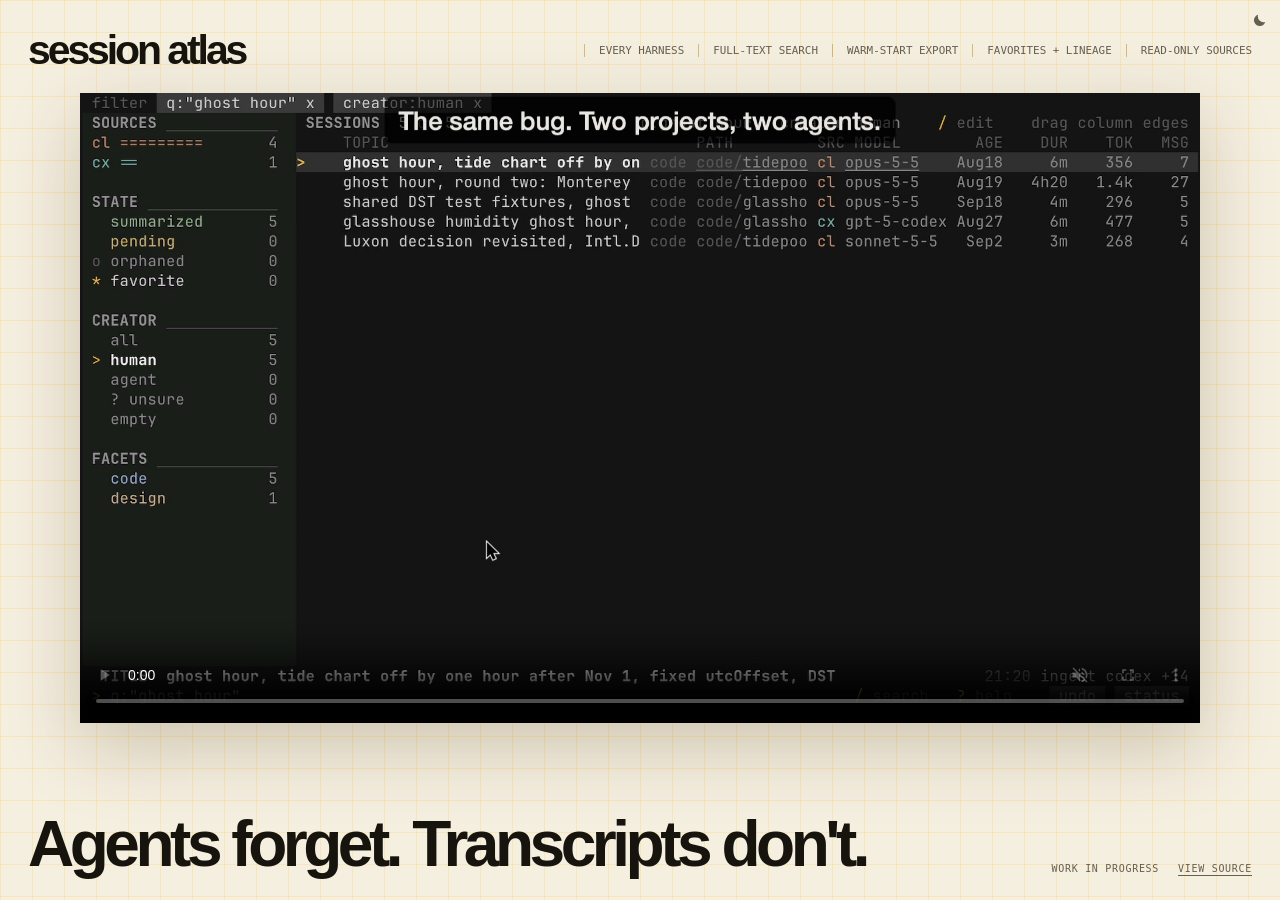
==== site/atlas/index.html @ d1940209 "Personal site" ====
<!doctype html>
<html lang="en">
  <head>
    <meta charset="utf-8">
    <meta name="viewport" content="width=device-width, initial-scale=1">
    <script>
      // Theme: follows the system setting until the visitor flips it. Flipping back to the system's theme follows the system again.
      (() => {
        const icons = {
          light: '<circle cx="8" cy="8" r="2.75" fill="currentColor"/><path d="M8 1.5v1.25M8 13.25v1.25M1.5 8h1.25M13.25 8h1.25M3.4 3.4l.9.9M11.7 11.7l.9.9M3.4 12.6l.9-.9M11.7 4.3l.9-.9" stroke="currentColor" stroke-width="1.5" stroke-linecap="round"/>',
          dark: '<path d="M13.25 9.9A5.75 5.75 0 0 1 6.1 2.75a5.75 5.75 0 1 0 7.15 7.15z" fill="currentColor"/>'
        };
        const root = document.documentElement;
        const system = matchMedia('(prefers-color-scheme: dark)');
        const systemTheme = () => (system.matches ? 'dark' : 'light');
        const stored = () => {
          try { const t = localStorage.getItem('md-theme'); return t === 'light' || t === 'dark' ? t : null; } catch { return null; }
        };
        let choice = stored(), button = null;

        function apply() {
          const theme = choice || systemTheme();
          root.dataset.theme = theme;
          if (!button) return;
          const next = theme === 'dark' ? 'light' : 'dark';
          button.innerHTML = `<svg viewBox="0 0 16 16" aria-hidden="true">${icons[next]}</svg>`;
          button.title = `Switch to ${next} mode`;
          button.setAttribute('aria-label', button.title);
        }

        apply();
        system.addEventListener('change', apply);
        addEventListener('storage', () => { choice = stored(); apply(); });
        addEventListener('DOMContentLoaded', () => {
          // A page can place its own .theme-toggle; otherwise it goes in the corner.
          button = document.querySelector('.theme-toggle')
            || document.body.appendChild(Object.assign(document.createElement('button'), { type: 'button', className: 'theme-toggle' }));
          button.addEventListener('click', () => {
            const next = root.dataset.theme === 'dark' ? 'light' : 'dark';
            choice = next === systemTheme() ? null : next;
            try { choice ? localStorage.setItem('md-theme', choice) : localStorage.removeItem('md-theme'); } catch {}
            apply();
          });
          apply();
        });
      })();
    </script>
    <title>Session Atlas — a terminal archive for coding-agent sessions</title>
    <meta
      name="description"
      content="Session Atlas turns Claude Code and Codex transcripts into a searchable terminal archive. Work in progress."
    >
    <meta property="og:title" content="Session Atlas">
    <meta property="og:description" content="Coding agents forget. The transcripts don't.">
    <meta property="og:type" content="website">
    <link rel="icon" href="data:image/svg+xml,%3Csvg xmlns='http://www.w3.org/2000/svg' viewBox='0 0 16 16'%3E%3Crect x='3' y='3' width='10' height='10' transform='rotate(45 8 8)' fill='%23ffaf00'/%3E%3C/svg%3E">
    <link rel="stylesheet" href="styles.css">
    <style>
      /* Dark is the terminal default from styles.css; light is the same terminal printed
         on amber graph paper, with ink-dark text. */
      :root {
        --toggle: var(--muted);
        --toggle-hover: var(--accent);
      }

      :root[data-theme="light"] {
        color-scheme: light;
        --paper: #f5efe0;
        --ink: #17140e;
        --muted: #665e4f;
        --line: rgba(184, 119, 0, 0.45);
        --accent: #b87700;
        --toggle-hover: var(--ink);
      }

      [data-theme="light"] body {
        background-image:
          linear-gradient(rgba(255, 175, 0, 0.16) 1px, transparent 1px),
          linear-gradient(90deg, rgba(255, 175, 0, 0.16) 1px, transparent 1px);
      }

      [data-theme="light"] .product {
        box-shadow: 0 24px 70px rgba(70, 45, 0, 0.22);
      }

      /* theme toggle: a quiet icon button pinned to the top-right corner */
      .theme-toggle {
        position: fixed;
        top: 6px;
        right: 6px;
        z-index: 100;
        display: grid;
        place-items: center;
        width: 28px;
        height: 28px;
        padding: 0;
        border: 0;
        border-radius: 50%;
        background: none;
        color: var(--toggle);
        cursor: pointer;
        transition: color 0.15s;
        -webkit-tap-highlight-color: transparent;
      }

      .theme-toggle:hover,
      .theme-toggle:focus-visible { color: var(--toggle-hover); }
      .theme-toggle:focus-visible { outline: 2px solid currentColor; outline-offset: 1px; }
      .theme-toggle svg { display: block; width: 16px; height: 16px; }
    </style>
  </head>
  <body>
    <main class="sheet">
      <header class="masthead">
        <a class="brand" href="./" aria-label="Session Atlas home">
          <span>session atlas</span>
        </a>

        <ul class="feature-rail" aria-label="Core features">
          <li>every harness</li>
          <li>full-text search</li>
          <li>warm-start export</li>
          <li>favorites + lineage</li>
          <li>read-only sources</li>
        </ul>
      </header>

      <!-- Demo slot: the software-demo-automation stage script replaces the
           poster and source values below. Until then the pending panel shows. -->
      <figure class="product" aria-label="Session Atlas product demo">
        <video
          autoplay
          controls
          loop
          muted
          playsinline
          preload="metadata"
          poster="demos/2026-09-30-v1/atlas-poster-f49acad09ec7.jpg"
        >
          <source src="demos/2026-09-30-v1/atlas-demo-9620112901c0.mp4" type="video/mp4">
        </video>
        <div class="pending">demo in production</div>
      </figure>

      <footer class="closing">
        <div class="statement">
          <h1>Agents forget. Transcripts don't.</h1>
        </div>

        <nav class="actions" aria-label="Session Atlas links">
          <span class="note">Work in progress</span>
          <a
            class="source-link"
            href="https://github.com/mduncs/session-atlas-app"
            aria-label="View the Session Atlas repository on GitHub"
          >View Source</a>
        </nav>
      </footer>
    </main>
    <script>
      const product = document.querySelector('.product');
      const source = product.querySelector('video source');
      if (/\/demos\/pending\//.test(source.src)) product.classList.add('is-pending');
    </script>
  </body>
</html>
---- site/atlas/styles.css ----
:root {
  color-scheme: dark;
  --paper: #0c0c0b;
  --ink: #e8e6e1;
  --muted: #8a867e;
  --line: rgba(232, 230, 225, 0.16);
  --accent: #ffaf00;
  --sans: "Helvetica Neue", Helvetica, Arial, sans-serif;
  --mono: "SFMono-Regular", Menlo, Consolas, monospace;
}

* {
  box-sizing: border-box;
}

html {
  min-width: 320px;
  background: var(--paper);
}

body {
  margin: 0;
  color: var(--ink);
  background:
    linear-gradient(rgba(232, 230, 225, 0.03) 1px, transparent 1px),
    linear-gradient(90deg, rgba(232, 230, 225, 0.03) 1px, transparent 1px),
    var(--paper);
  background-size: 32px 32px;
  font-family: var(--sans);
}

a {
  color: inherit;
  text-decoration: none;
}

.sheet {
  display: grid;
  grid-template-rows: auto minmax(0, 1fr) auto;
  gap: clamp(18px, 1.7vw, 26px);
  height: 100svh;
  overflow: hidden;
  padding: 30px 28px 26px;
}

.masthead {
  display: grid;
  grid-template-columns: minmax(190px, 300px) minmax(0, 1fr);
  gap: 32px;
  align-items: center;
}

.brand {
  display: inline-flex;
  gap: 14px;
  align-items: center;
  width: fit-content;
}

.brand img {
  display: block;
  width: clamp(48px, 4.2vw, 62px);
  height: auto;
}

.brand span {
  font-size: clamp(2rem, 3.2vw, 3.2rem);
  font-weight: 600;
  letter-spacing: -0.075em;
  line-height: 1;
}

.feature-rail {
  display: flex;
  flex-wrap: wrap;
  justify-content: flex-end;
  gap: 10px 0;
  margin: 0;
  padding: 0;
  color: var(--muted);
  font-family: var(--mono);
  font-size: clamp(0.68rem, 0.8vw, 0.82rem);
  list-style: none;
  text-transform: uppercase;
}

.feature-rail li {
  padding: 0 14px;
  border-left: 1px solid var(--line);
  white-space: nowrap;
}

.feature-rail li:last-child {
  padding-right: 0;
}

.product {
  position: relative;
  width: min(100%, calc((100svh - 270px) / 0.5625));
  aspect-ratio: 16 / 9;
  min-height: 0;
  margin: 0;
  justify-self: center;
  overflow: hidden;
  box-shadow: 0 24px 70px rgba(0, 0, 0, 0.6);
}

.product img,
.product video {
  display: block;
  width: 100%;
  height: 100%;
  object-fit: cover;
}

.closing {
  display: grid;
  grid-template-columns: minmax(340px, 1fr) auto;
  gap: clamp(24px, 4vw, 70px);
  align-items: end;
}

h1 {
  margin: 0;
  font-size: clamp(3rem, 5vw, 6.25rem);
  font-weight: 600;
  letter-spacing: -0.07em;
  line-height: 0.9;
  white-space: nowrap;
}

.actions {
  display: flex;
  align-items: center;
  gap: 19px;
}

.source-link {
  color: var(--muted);
  font-family: var(--mono);
  font-size: 10px;
  letter-spacing: 0.07em;
  text-decoration: underline;
  text-underline-offset: 3px;
  text-transform: uppercase;
  transition: color 140ms ease;
}

.source-link:hover {
  color: var(--ink);
}

.download {
  display: grid;
  grid-template-columns: auto auto;
  gap: 18px;
  align-items: center;
  min-height: 52px;
  padding: 0 21px;
  border: 1px solid var(--ink);
  background: var(--ink);
  color: var(--paper);
  font-family: var(--mono);
  font-size: 0.76rem;
  text-transform: uppercase;
  transition:
    color 140ms ease,
    background 140ms ease;
}

.download strong {
  color: var(--accent);
  font-size: 1.25rem;
}

.download:hover {
  background: var(--accent);
  color: var(--ink);
}

.download:hover strong {
  color: var(--ink);
}

.download:focus-visible,
.source-link:focus-visible,
.brand:focus-visible {
  outline: 3px solid var(--accent);
  outline-offset: 4px;
}

@media (max-width: 900px) {
  .sheet {
    display: block;
    height: auto;
    min-height: 100svh;
    overflow: visible;
    padding: 20px;
  }

  .masthead {
    grid-template-columns: 1fr;
    margin-bottom: 22px;
  }

  .brand {
    max-width: none;
  }

  .feature-rail {
    justify-content: flex-start;
  }

  .feature-rail li:first-child {
    padding-left: 0;
    border-left: 0;
  }

  .product {
    aspect-ratio: auto;
    width: 100%;
  }

  .product img,
  .product video {
    height: auto;
    max-height: none;
  }

  .closing {
    grid-template-columns: 1fr auto;
    margin-top: 28px;
  }

  .statement {
    grid-column: 1 / -1;
  }
}

@media (max-width: 600px) {
  .closing {
    grid-template-columns: 1fr;
    gap: 24px;
  }

  h1 {
    font-size: clamp(3rem, 17vw, 5.2rem);
    white-space: normal;
  }

  .feature-rail {
    gap: 9px 14px;
  }

  .feature-rail li {
    padding: 0;
    border: 0;
  }

  .download {
    width: 100%;
  }

  .actions {
    flex-direction: column-reverse;
    width: 100%;
  }
}

@media (prefers-reduced-motion: reduce) {
  .download {
    transition: none;
  }
}

/* Empty demo slot until the demo tool stages a real video */
.product.is-pending video {
  visibility: hidden;
}

.product .pending {
  display: none;
}

.product.is-pending .pending {
  position: absolute;
  inset: 0;
  display: grid;
  place-items: center;
  align-content: center;
  gap: 14px;
  color: var(--muted);
  font-family: var(--mono);
  font-size: 0.72rem;
  letter-spacing: 0.1em;
  text-transform: uppercase;
  background: repeating-linear-gradient(135deg, transparent 0 16px, var(--line) 16px 17px);
  box-shadow: inset 0 0 0 1px var(--line);
}

.product.is-pending .pending::before {
  content: "";
  width: 10px;
  height: 10px;
  background: var(--accent);
  transform: rotate(45deg);
}

.note {
  color: var(--muted);
  font-family: var(--mono);
  font-size: 10px;
  letter-spacing: 0.07em;
  text-transform: uppercase;
}
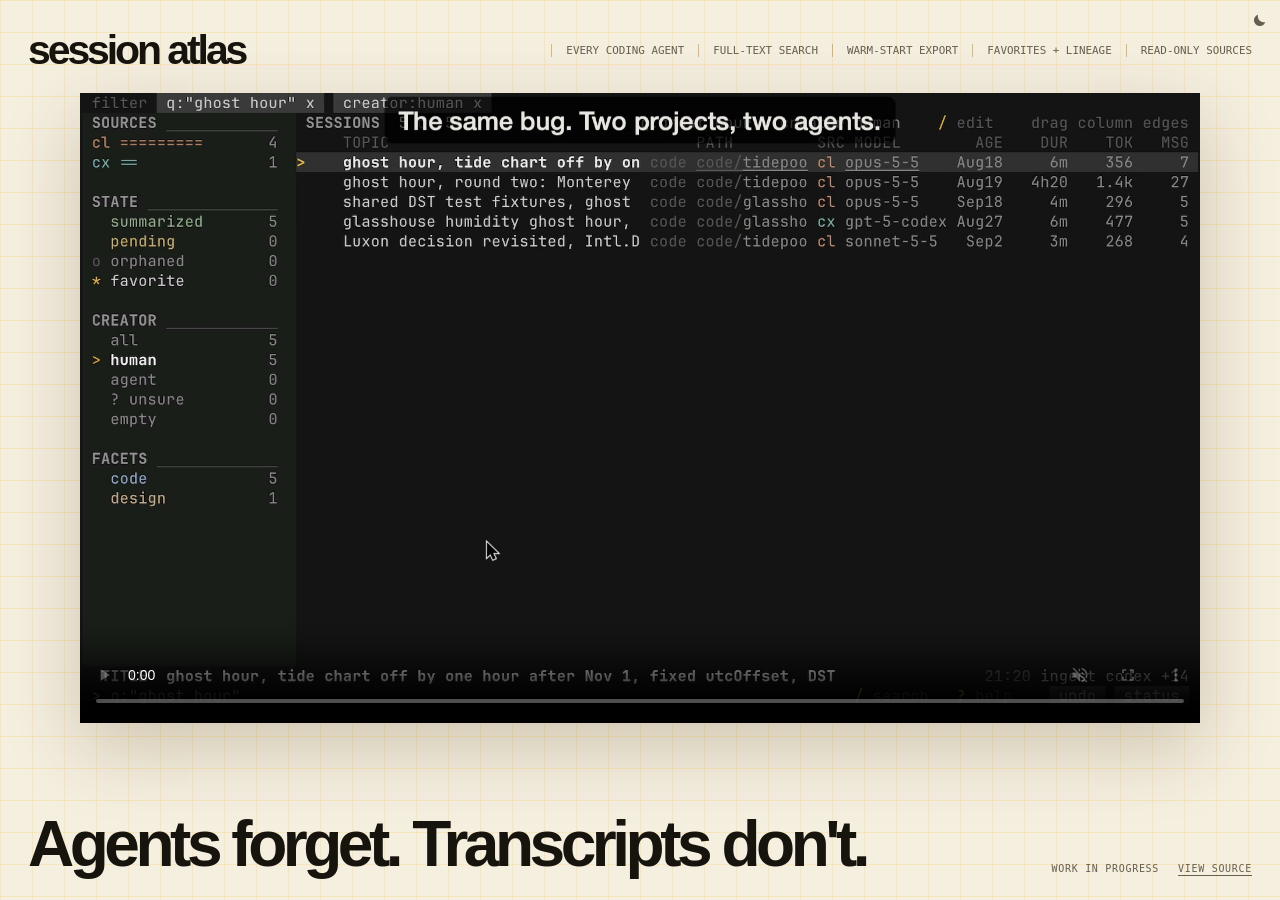
==== commit fb5fa4b3: "Personal site" ====
--- a/site/atlas/index.html
+++ b/site/atlas/index.html
@@ -117,7 +117,7 @@
         </a>
 
         <ul class="feature-rail" aria-label="Core features">
-          <li>every harness</li>
+          <li>every coding agent</li>
           <li>full-text search</li>
           <li>warm-start export</li>
           <li>favorites + lineage</li>
